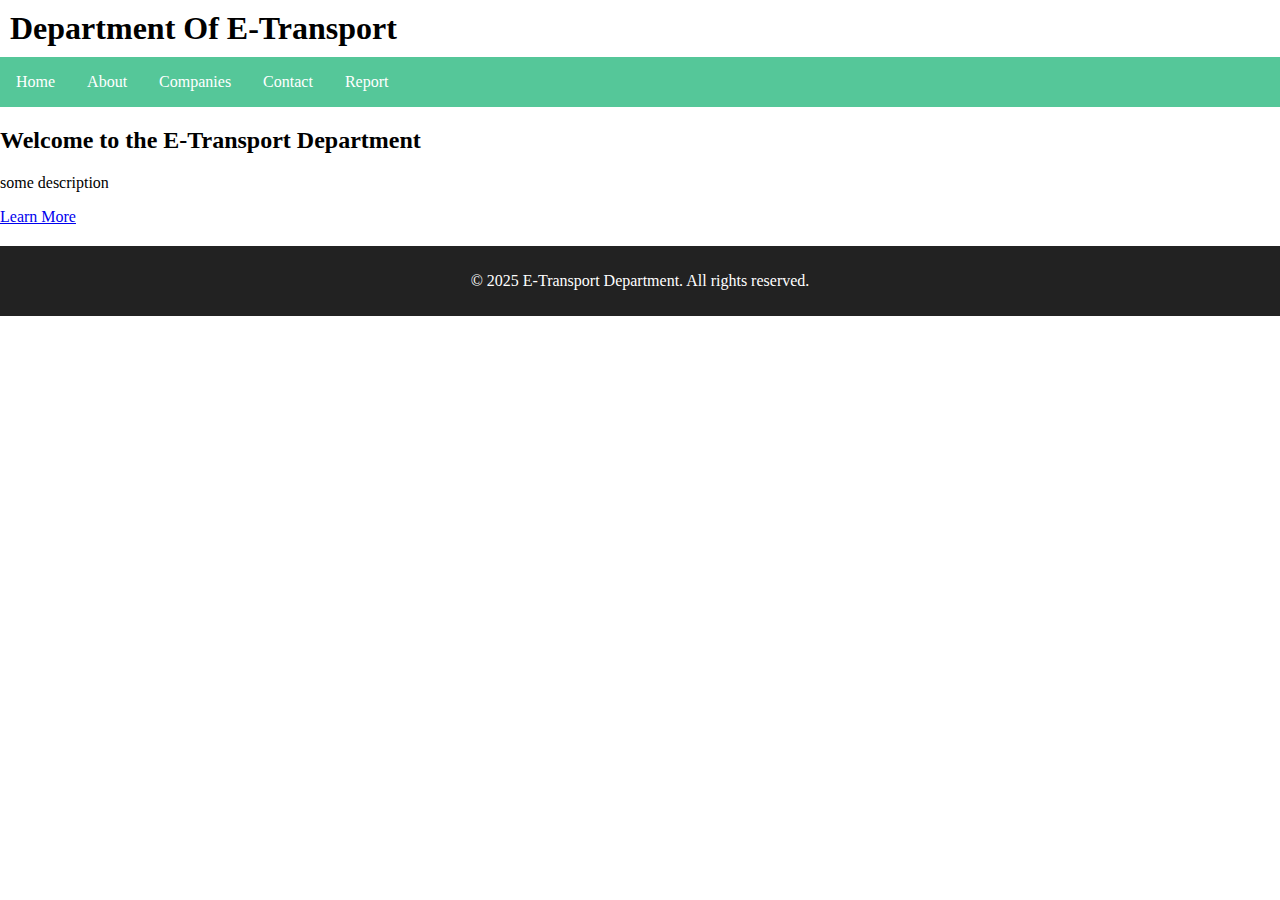
==== index.html @ d58c551a "Add files via upload" ====
<!DOCTYPE html>
<html lang="en">
    <head>
        <meta charset="UTF-8">
        <meta name="viewport" content="width=device-width, initial-scale=1.0">
        <title>Department Of E-Transport</title>
        <link rel="stylesheet" href="assets/css/style.css">
    </head>
    <body>
        <header>
            <nav>
                <h1>Department  Of E-Transport</h1>
                <ul>
                    <li><a href="index.html">Home</a></li>
                    <li><a href="about.html">About</a></li>
                    <li><a href="companies.html">Companies</a></li>
                    <li><a href="contact.html">Contact</a></li>
                    <li><a href="report.html">Report</a></li>
                </ul>
            </nav>
        </header>
        <section class="content">
            <div class="depcontent">
                <h2>Welcome to the E-Transport Department</h2>
                <p>some description</p>
                <a href="about.html" class="btn">Learn More</a>
            </div>

        </section>
        <footer>
            <p>&copy; 2025 E-Transport Department. All rights reserved.</p>
        </footer>
    </body>
</html>
---- assets/css/style.css ----
body{
    margin: 0;
}
nav ul{
    list-style-type: none;
    margin: 0;
    padding: 0;
    overflow: hidden;
    background-color: #55c799;
}

h1{
    margin: 10px;

}
nav ul li{
    float: left;

}
nav ul li a{
    display: block;
    color: white;
    text-align: center;
    padding: 16px;
    text-decoration: none;
}

nav ul li a:hover{
    color: rgb(153, 226, 216);
}

/* About */
.about {
    padding: 40px;
    background: #f9f9f9;
    text-align: center;
}

.container {
    max-width: 800px;
    margin: 0 auto;
}

.about h2 {
    color: #004080;
    margin-bottom: 20px;
}

.about h3 {
    color: #333;
    margin-top: 20px;
}

.about ul {
    text-align: left;
    display: inline-block;
    list-style-type: square;
    padding-left: 20px;
}

/* Contact */
.contact {
    padding: 40px;
    text-align: center;
    background: #f9f9f9;
}

.contact .container {
    max-width: 600px;
    margin: 0 auto;
}

.contact h2, .author h2 {
    color: #004080;
    margin-bottom: 15px;
}

.contact-details p {
    margin: 5px 0;
    font-size: 16px;
}
.author {
    padding: 40px;
    text-align: center;
    background: #fff;
}

.author-img {
    width: 120px;
    height: 120px;
    border-radius: 50%;
    margin-bottom: 15px;
}

table {
    width: 100%;
    border-collapse: collapse;
    margin-top: 20px;
}

th, td {
    border: 1px solid #ccc;
    padding: 10px;
    text-align: center;
}

th {
    background: #004080;
    color: white;
}

/* Footer */
footer {
    text-align: center;
    background: #222;
    color: white;
    padding: 10px 0;
    margin-top: 20px;
}
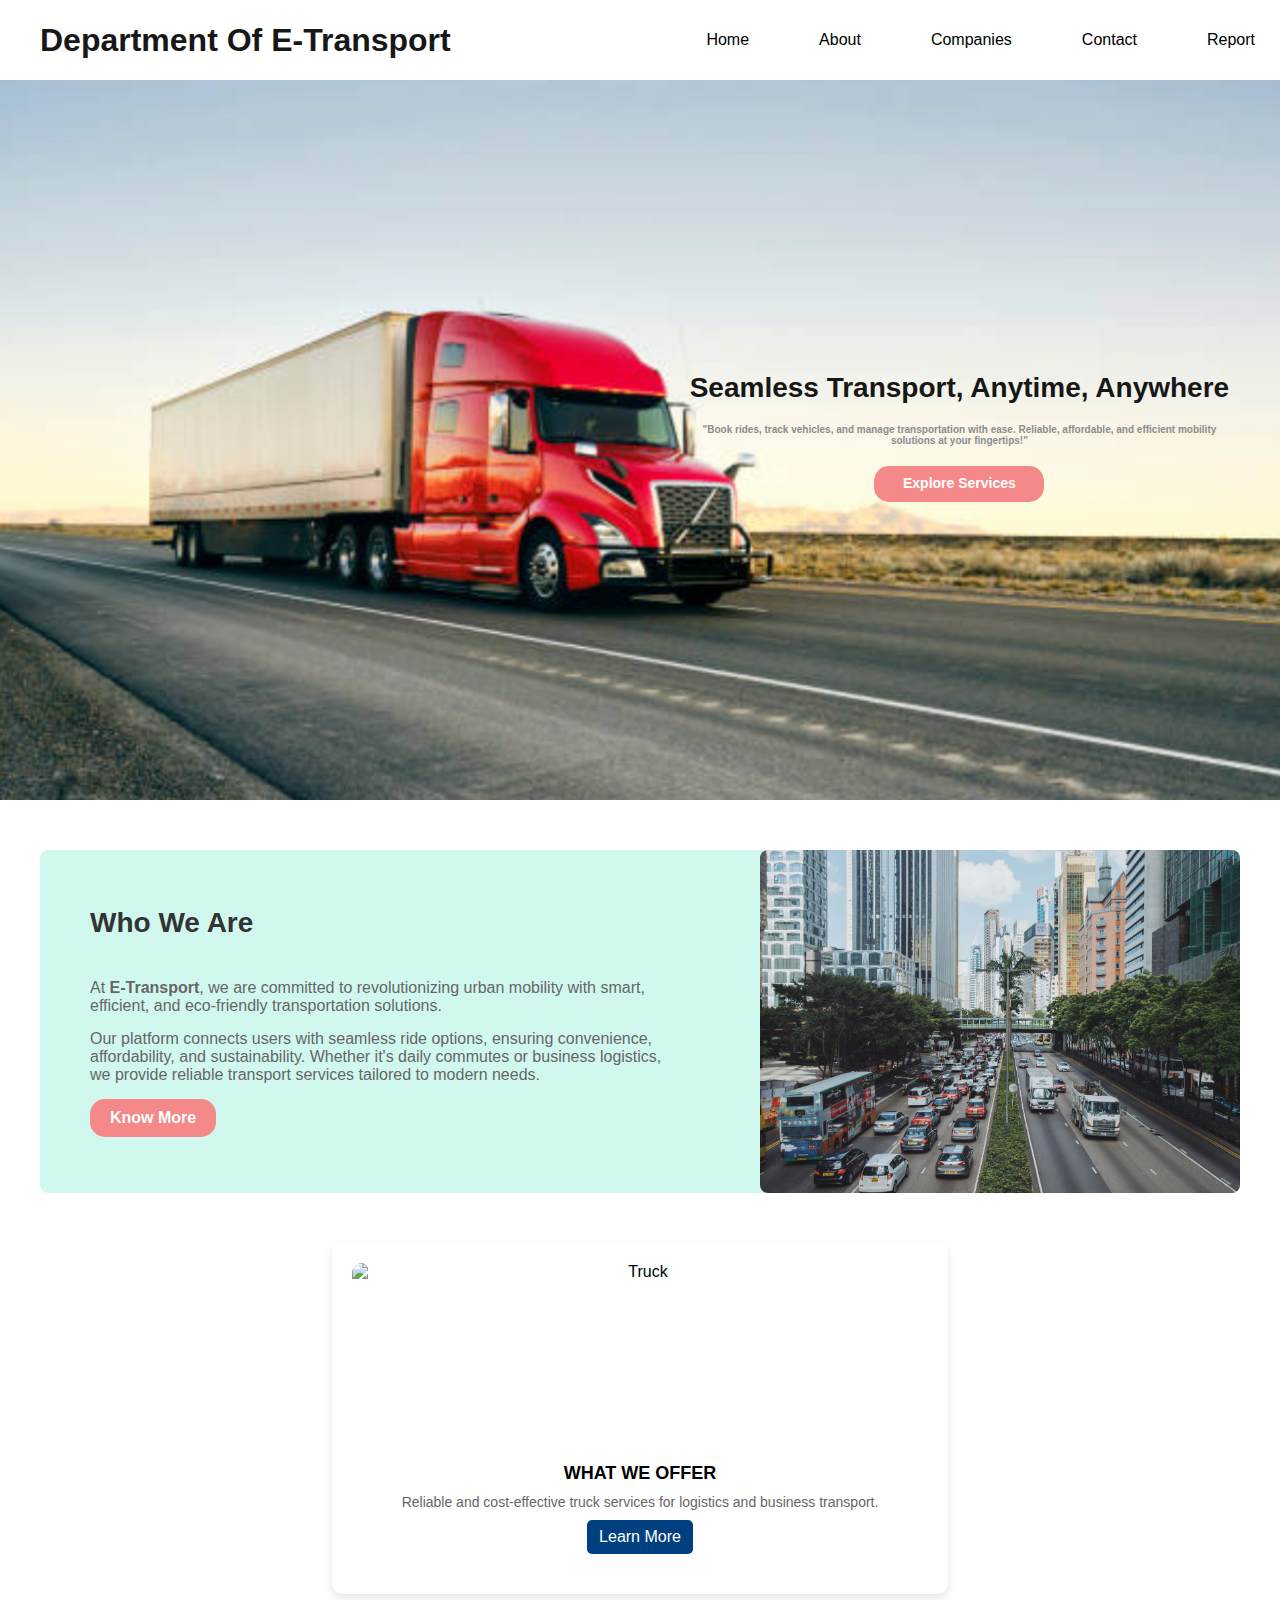
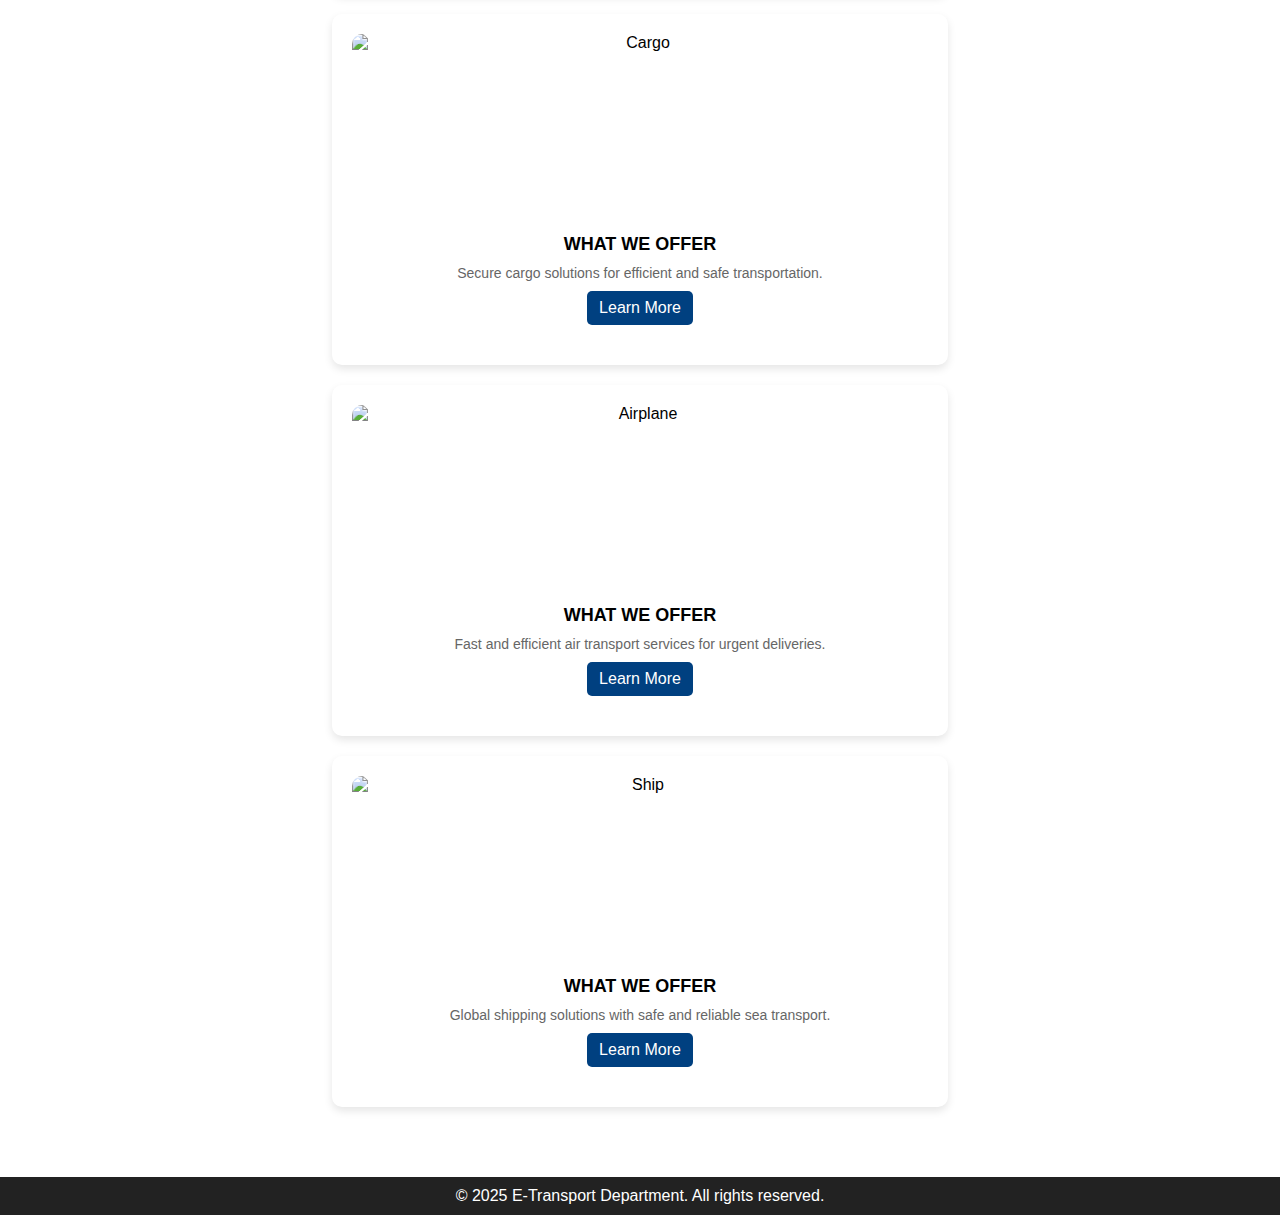
==== commit 51046459: "Homepage" ====
--- a/index.html
+++ b/index.html
@@ -8,7 +8,7 @@
     </head>
     <body>
         <header>
-            <nav>
+            <nav class="navbar">
                 <h1>Department  Of E-Transport</h1>
                 <ul>
                     <li><a href="index.html">Home</a></li>
@@ -21,12 +21,73 @@
         </header>
         <section class="content">
             <div class="depcontent">
-                <h2>Welcome to the E-Transport Department</h2>
-                <p>some description</p>
-                <a href="about.html" class="btn">Learn More</a>
+                <h2>Seamless Transport, Anytime, Anywhere
+
+                </h2>
+                <p>"Book rides, track vehicles, and manage transportation with ease. Reliable, affordable, and efficient mobility solutions at your fingertips!"</p>
+                <a href="about.html" class="btn">Explore Services </a>
             </div>
+            <img src="assets/images/homepage.png" alt="Homepage-image" class="homepage">
+           
 
         </section>
+
+        <div class="who-we-are-wrapper">
+            <section class="who-we-are">
+                <div class="who-we-text">
+                    <h2>Who We Are</h2>
+                    <p>At <strong>E-Transport</strong>, we are committed to revolutionizing urban mobility with smart, efficient, and eco-friendly transportation solutions.</p>
+                    <p>Our platform connects users with seamless ride options, ensuring convenience, affordability, and sustainability. Whether it's daily commutes or business logistics, we provide reliable transport services tailored to modern needs.</p>
+                    <a href="about.html" class="btn">Know More</a>
+                </div>
+                <div class="who-we-graphic">
+                    <img src="assets/images/whatarewe.jpg" alt="whatarewe-image" class="whatarewe">
+                </div>
+            </section>
+        </div>
+
+
+        <section class="what-we-offer">
+            <div class="offer-container">
+                <div class="offer-box">
+                    <img src="assets/images/truck.jpg" alt="Truck">
+                    <div class="offer-text">
+                        <h3>WHAT WE OFFER</h3>
+                        <p>Reliable and cost-effective truck services for logistics and business transport.</p>
+                        <a href="#" class="btn">Learn More</a>
+                    </div>
+                </div>
+    
+                <div class="offer-box">
+                    <img src="assets/images/cargo.jpg" alt="Cargo">
+                    <div class="offer-text">
+                        <h3>WHAT WE OFFER</h3>
+                        <p>Secure cargo solutions for efficient and safe transportation.</p>
+                        <a href="#" class="btn">Learn More</a>
+                    </div>
+                </div>
+    
+                <div class="offer-box">
+                    <img src="assets/images/airplane.jpg" alt="Airplane">
+                    <div class="offer-text">
+                        <h3>WHAT WE OFFER</h3>
+                        <p>Fast and efficient air transport services for urgent deliveries.</p>
+                        <a href="#" class="btn">Learn More</a>
+                    </div>
+                </div>
+    
+                <div class="offer-box">
+                    <img src="assets/images/ship.jpg" alt="Ship">
+                    <div class="offer-text">
+                        <h3>WHAT WE OFFER</h3>
+                        <p>Global shipping solutions with safe and reliable sea transport.</p>
+                        <a href="#" class="btn">Learn More</a>
+                    </div>
+                </div>
+            </div>
+        </section>
+    
+        
         <footer>
             <p>&copy; 2025 E-Transport Department. All rights reserved.</p>
         </footer>
--- a/assets/css/style.css
+++ b/assets/css/style.css
@@ -1,27 +1,50 @@
-body{
+*{
     margin: 0;
-}
+    padding: 0;
+    font-family: Arial, Helvetica, sans-serif;
+}
+
+.navbar{
+    display: flex;
+    flex-direction: row;
+    justify-content: space-between;
+    align-items: center;
+    /* background-color: #55c799; */
+    background-color: white;
+    height:80px ;
+    width: 100%;
+    max-width: 1400px; 
+    padding: 0 20px;
+    flex-wrap: wrap;
+    box-shadow: 0 1px 3px -2px black;
+
+}
+
 nav ul{
     list-style-type: none;
     margin: 0;
     padding: 0;
     overflow: hidden;
-    background-color: #55c799;
-}
-
-h1{
+    
+}
+
+
+ nav h1{
+    color: #171717;
     margin: 10px;
-
-}
+    margin-left: 20px;
+}
+
 nav ul li{
     float: left;
+    margin-right: 20px;
 
 }
 nav ul li a{
     display: block;
-    color: white;
-    text-align: center;
-    padding: 16px;
+    color: black;
+    text-align: center;
+    padding: 25px;
     text-decoration: none;
 }
 
@@ -29,9 +52,206 @@
     color: rgb(153, 226, 216);
 }
 
+.content{
+    display: flex;
+    flex-direction: column;
+     align-items: flex-start; 
+    text-align: center;
+    position: relative;
+    margin-bottom: 50px;
+  
+     /* padding: 20px 35px; */
+}
+
+.depcontent{
+    max-width: 550px;
+    padding: 20px;
+    display: flex;
+    flex-direction: column;
+    justify-content: center;
+    gap:20px;
+    line-height: 1.1;
+    position: absolute;
+    right: 2%;
+    top:38%
+    
+
+}
+
+.depcontent h2{
+    /* color:#FF9494; */
+    color: #171717;
+    font-size: 28px;
+    font-weight: 600;
+}
+
+.depcontent p{
+    color: #8c8c8c;
+    font-size: 10px;
+    font-weight: 700;
+}
+
+.depcontent a {
+    display: block;
+    width: 150px;
+    text-align: center;
+    background: #f58888;
+    color: white;
+    height: 16px;
+    padding: 10px;
+    border-radius: 15px;
+    text-decoration: none;
+    font-size: 14px;
+    font-weight: bold;
+    margin: 0 auto; 
+    align-self: center; 
+}
+.depcontent a:hover {
+    background-color: #FF9494;
+}
+
+.homepage {
+    width: 100%;
+    max-width: 100%;
+    height: auto;
+    display: block; 
+    margin: 0 auto; 
+}
+
+
+/* what-we-are*/
+.who-we-are-wrapper {
+    padding: 0 20px;
+}
+
+.who-we-are {
+    display: flex;
+    justify-content: space-between;
+    align-items: center;
+    gap: 30px;
+    max-width: 1200px; 
+    margin: 0 auto; 
+    border-radius: 8px; 
+    background-color: #D1F8EF; 
+}
+
+.who-we-text {
+    flex: 1;
+    padding: 50px;
+    max-width: 50%;
+}
+
+
+.who-we-text h2 {
+    font-size: 28px;
+    font-weight: bold;
+    color: #333;
+    margin-bottom: 40px;
+
+}
+
+.who-we-text p {
+    font-size: 1rem;
+    color: #666;
+    margin-bottom: 15px;
+}
+
+.who-we-text .btn {
+    padding: 10px 20px;
+    background-color: #f58888;
+    color: white;
+    text-decoration: none;
+    border-radius: 15px;
+    font-weight: bold;
+}
+
+.who-we-text .btn:hover {
+    background-color: #FF9494;
+}
+
+
+.who-we-graphic {
+    flex: 1;
+    max-width: 40%;
+    display: flex;
+    justify-content: center;
+}
+
+
+.who-we-graphic img.whatarewe {
+    width: 100%;
+    height: 100%;
+    border-radius: 8px;
+}
+
+
+/* What We Offer Section */
+.what-we-offer {
+    padding: 50px 20px;
+    background-color: white;
+}
+
+.offer-container {
+    display: flex;
+    flex-wrap: wrap;
+    gap: 20px;
+    justify-content: center;
+    max-width: 1200px;
+    margin: auto;
+}
+
+.offer-box {
+    background-color: white;
+    border-radius: 10px;
+    overflow: hidden;
+    box-shadow: 0px 4px 8px rgba(0, 0, 0, 0.1);
+    width: 48%;
+    display: flex;
+    flex-direction: column;
+    align-items: center;
+    text-align: center;
+    padding: 20px;
+}
+
+.offer-box img {
+    width: 100%;
+    border-radius: 10px;
+    height: 180px;
+    object-fit: cover;
+}
+
+.offer-text {
+    padding: 20px;
+}
+
+.offer-text h3 {
+    font-size: 18px;
+    font-weight: bold;
+}
+
+.offer-text p {
+    font-size: 14px;
+    color: #666;
+    margin: 10px 0;
+}
+
+/* Responsive */
+@media (max-width: 768px) {
+    .offer-container {
+        flex-direction: column;
+    }
+
+    .offer-box {
+        width: 100%;
+    }
+}
+
+
+
+
 /* About */
 .about {
-    padding: 40px;
+    padding: 10px;
     background: #f9f9f9;
     text-align: center;
 }
@@ -60,7 +280,7 @@
 
 /* Contact */
 .contact {
-    padding: 40px;
+    padding: 5px;
     text-align: center;
     background: #f9f9f9;
 }
@@ -80,7 +300,7 @@
     font-size: 16px;
 }
 .author {
-    padding: 40px;
+    padding: 10px;
     text-align: center;
     background: #fff;
 }
@@ -108,7 +328,151 @@
     background: #004080;
     color: white;
 }
-
+/* Companies */
+.companies {
+    padding: 10px;
+    text-align: center;
+    background: #f9f9f9;
+}
+.company-list {
+    display: grid;
+    grid-template-columns: repeat(auto-fit);
+    gap: 20px;
+    margin-top: 20px;
+}
+
+.company-card {
+    background: white;
+    padding: 15px;
+    border-radius: 10px;
+    box-shadow: 0 4px 8px rgba(0, 0, 0, 0.1);
+    text-align: center;
+}
+
+.company-card img {
+    width: 100px;
+    height: auto;
+    margin-bottom: 10px;
+}
+
+.company-card h3 {
+    color: #333;
+    margin-bottom: 10px;
+}
+
+.company-card p {
+    font-size: 14px;
+    color: #666;
+    margin-bottom: 15px;
+}
+/* companiees1-5 */
+.company-details {
+    padding: 10px;
+    text-align: center;
+    background: #f9f9f9;
+}
+
+.company-logo {
+    width: 150px;
+    margin: 20px 0;
+}
+
+.company-details h2 {
+    color: #004080;
+}
+
+.company-details p, .company-detailsul {
+    color: #555;
+    font-size: 16px;
+    line-height: 1.6;
+}
+
+.company-detailsul {
+    list-style-type: none;
+    padding: 0;
+}
+
+.company-detailsul li {
+    background: #004080;
+    color: white;
+    display: inline-block;
+    padding: 8px 15px;
+    border-radius: 5px;
+    margin: 5px;
+}
+
+.company-details .btn {
+    display: inline-block;
+    margin-top: 20px;
+    background: #004080;
+    color: white;
+    padding: 10px 15px;
+    border-radius: 5px;
+    text-decoration: none;
+}
+
+.company-details .btn:hover {
+    background: #002f5e;
+}
+.parent-container {
+    display: flex;
+    justify-content: center; 
+    align-items: center; 
+}
+
+.featured-products {
+    list-style: none;
+    padding: 0;
+    display: flex;
+    gap: 20px;
+    flex-wrap: wrap;
+    justify-content: center;
+}
+
+
+.featured-products li {
+    background: #b89999;
+    border: 1px solid #ddd;
+    border-radius: 8px;
+    padding: 15px;
+    text-align: center;
+    width: 250px;
+    box-shadow: 2px 2px 10px rgba(0, 0, 0, 0.1);
+    transition: transform 0.3s ease-in-out;
+}
+
+.featured-products li:hover {
+    transform: scale(1.05);
+}
+
+.product-image {
+    width: 100%;
+    height: auto;
+    border-radius: 5px;
+    margin-bottom: 10px;
+}
+
+.featured-products strong {
+    display: block;
+    font-size: 1.1em;
+    margin-top: 8px;
+    color: #333;
+}
+
+
+
+.btn {
+    display: inline-block;
+    background: #004080;
+    color: white;
+    padding: 8px 12px;
+    border-radius: 5px;
+    text-decoration: none;
+}
+
+.btn:hover {
+    background: #002f5e;
+}
 /* Footer */
 footer {
     text-align: center;
@@ -116,4 +480,47 @@
     color: white;
     padding: 10px 0;
     margin-top: 20px;
+}
+
+/* table */
+table {
+    width: 100%;
+    border-collapse: collapse;
+}
+
+th, td {
+    padding: 8px;
+    text-align: left;
+    border: 1px solid #ddd;
+}
+
+@media (max-width: 300px) {
+    table {
+        font-size: 10px;
+    }
+
+    th, td {
+        padding: 5px;
+    }
+    th:nth-child(3), td:nth-child(3) { 
+        display: none;
+    }
+    tr {
+        display: block;
+        margin-bottom: 10px;
+    }
+
+    td {
+        display: block;
+        text-align: right;
+        padding-left: 50%;
+        position: relative;
+    }
+
+    td::before {
+        content: attr(data-label);
+        position: absolute;
+        left: 5px;
+        font-weight: bold;
+    }
 }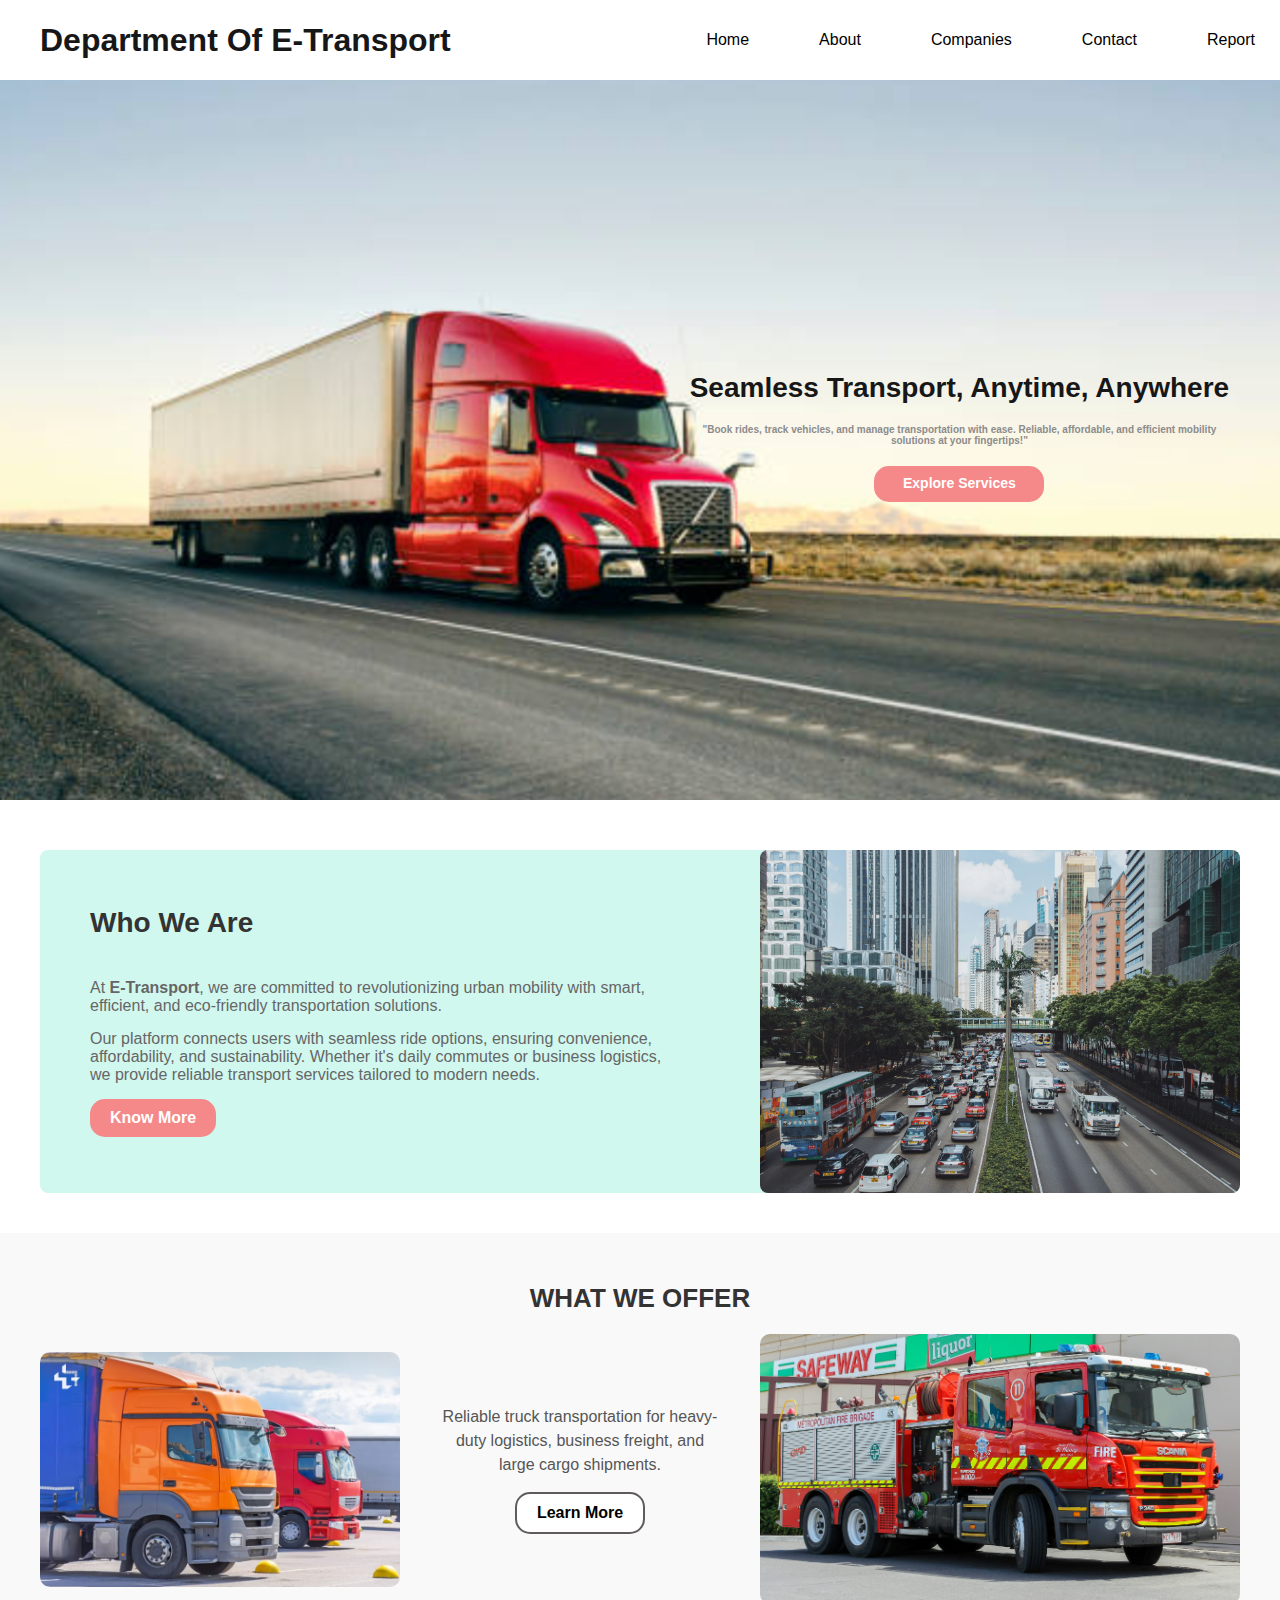
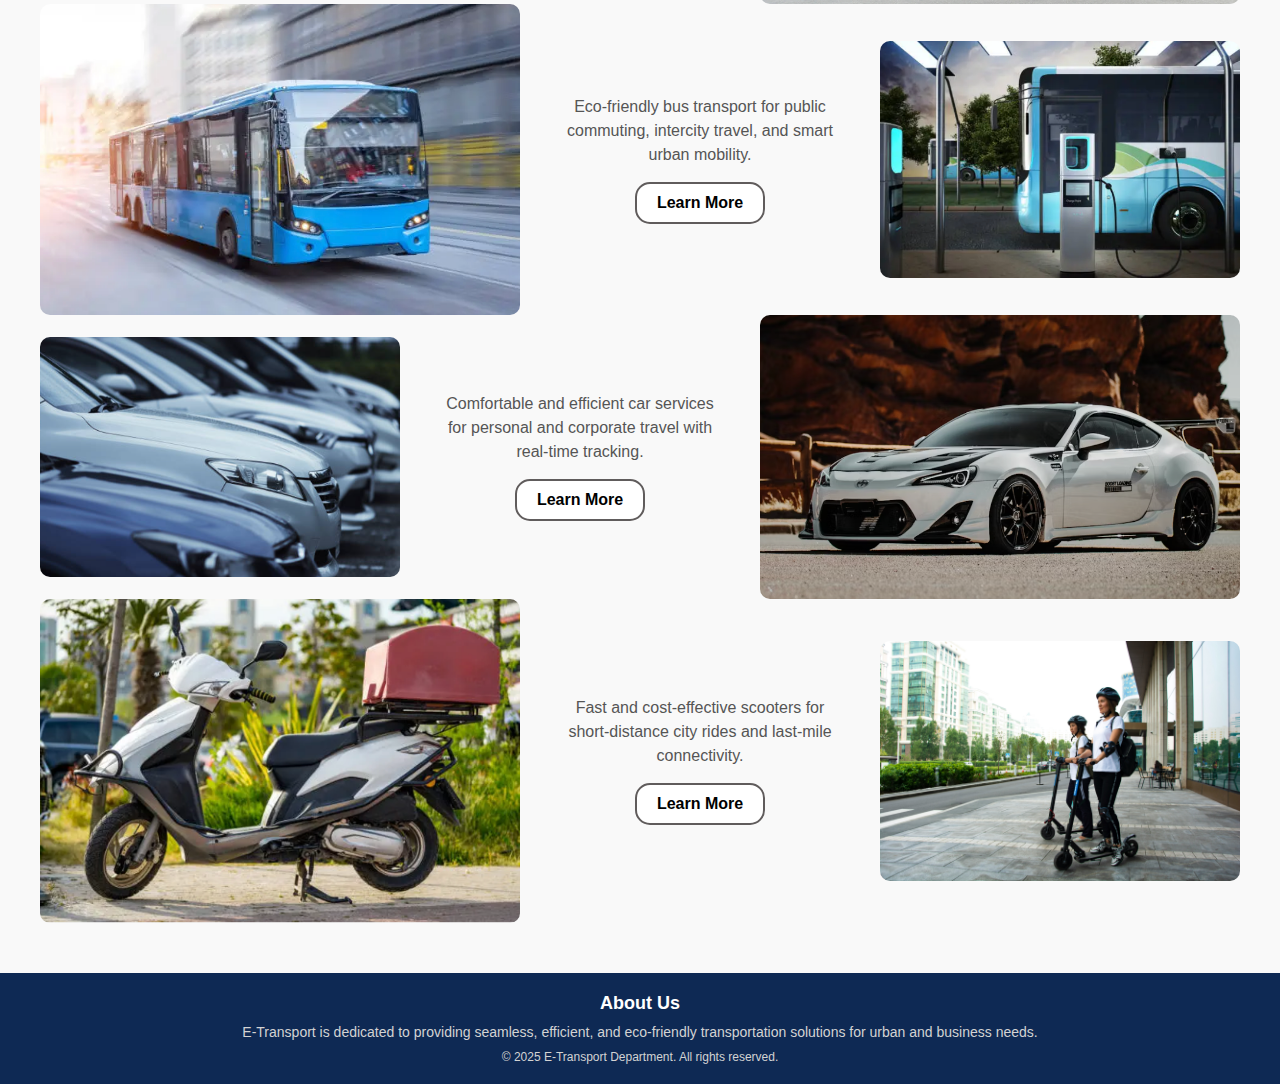
==== commit dd673526: "Landing page done" ====
--- a/index.html
+++ b/index.html
@@ -48,48 +48,83 @@
 
 
         <section class="what-we-offer">
+            <h3>WHAT WE OFFER</h3> 
+            <section class="truck-section">
             <div class="offer-container">
+              
+
                 <div class="offer-box">
-                    <img src="assets/images/truck.jpg" alt="Truck">
+                    <img src="assets/images/truck.png" alt="Truck" class="small-image">
                     <div class="offer-text">
-                        <h3>WHAT WE OFFER</h3>
-                        <p>Reliable and cost-effective truck services for logistics and business transport.</p>
-                        <a href="#" class="btn">Learn More</a>
+                        <p>Reliable truck transportation for heavy-duty logistics, business freight, and large cargo shipments.</p>
+                        <a href="about.html" class="btn">Learn More</a>
                     </div>
-                </div>
-    
-                <div class="offer-box">
-                    <img src="assets/images/cargo.jpg" alt="Cargo">
-                    <div class="offer-text">
-                        <h3>WHAT WE OFFER</h3>
-                        <p>Secure cargo solutions for efficient and safe transportation.</p>
-                        <a href="#" class="btn">Learn More</a>
-                    </div>
-                </div>
-    
-                <div class="offer-box">
-                    <img src="assets/images/airplane.jpg" alt="Airplane">
-                    <div class="offer-text">
-                        <h3>WHAT WE OFFER</h3>
-                        <p>Fast and efficient air transport services for urgent deliveries.</p>
-                        <a href="#" class="btn">Learn More</a>
-                    </div>
-                </div>
-    
-                <div class="offer-box">
-                    <img src="assets/images/ship.jpg" alt="Ship">
-                    <div class="offer-text">
-                        <h3>WHAT WE OFFER</h3>
-                        <p>Global shipping solutions with safe and reliable sea transport.</p>
-                        <a href="#" class="btn">Learn More</a>
-                    </div>
+                    <img src="assets/images/truck1.jpg" alt="Truck" class="full-image">
                 </div>
             </div>
         </section>
+
+
+        <section class="bus-section">
+            <div class="offer-container">
+        <div class="offer-box">
+            <img src="assets/images/fullbus.png" alt="Bus" class="full-image">
+            <div class="offer-text">
+                
+                <p>Eco-friendly bus transport for public commuting, intercity travel, and smart urban mobility.</p>
+                <a href="about.html" class="btn">Learn More</a>
+            </div>
+            <img src="assets/images/bus.png" alt="Bus" class="small-image">
+        </div>
+   
+   
+   
+    </div>
+        </section>
+
+
+        <section class="car-section">
+            <div class="offer-container">
+                <div class="offer-box">
+                    <img src="assets/images/halfcar.png" alt="Car" class="small-image">
+                    <div class="offer-text">
+                        <p>Comfortable and efficient car services for personal and corporate travel with real-time tracking.</p>
+                        <a href="about.html" class="btn">Learn More</a>
+                    </div>
+                    <img src="assets/images/fullcar.png" alt="Car" class="full-image">
+                </div>
+   
+   
+    </div>
+        </section>
+    
+
+                
+        <section class="scooter-section">
+            <div class="offer-container">
+                <div class="offer-box">
+                    <img src="assets/images/bike.png" alt="scooter" class="full-image">
+                    <div class="offer-text">
+                        <p>Fast and cost-effective scooters for short-distance city rides and last-mile connectivity.</p>
+                        <a href="about.html" class="btn">Learn More</a>
+                    </div>
+                    <img src="assets/images/scooter.jpg" alt="scooter" class="small-image">
+                </div>
+    </div>
+        </section>
+    
+            
+        </section>
+    
     
         
         <footer>
-            <p>&copy; 2025 E-Transport Department. All rights reserved.</p>
+            <div class="footer-content">
+                <h3>About Us</h3>
+                <p>E-Transport is dedicated to providing seamless, efficient, and eco-friendly transportation solutions for urban and business needs.</p>
+            </div>
+            <p class="footer-bottom">&copy; 2025 E-Transport Department. All rights reserved.</p>
         </footer>
+        
     </body>
 </html>--- a/assets/css/style.css
+++ b/assets/css/style.css
@@ -122,6 +122,7 @@
 /* what-we-are*/
 .who-we-are-wrapper {
     padding: 0 20px;
+    margin-bottom: 40px;
 }
 
 .who-we-are {
@@ -133,6 +134,7 @@
     margin: 0 auto; 
     border-radius: 8px; 
     background-color: #D1F8EF; 
+
 }
 
 .who-we-text {
@@ -184,69 +186,79 @@
     border-radius: 8px;
 }
 
-
-/* What We Offer Section */
 .what-we-offer {
-    padding: 50px 20px;
-    background-color: white;
-}
-
-.offer-container {
-    display: flex;
-    flex-wrap: wrap;
-    gap: 20px;
-    justify-content: center;
-    max-width: 1200px;
-    margin: auto;
-}
-
-.offer-box {
-    background-color: white;
-    border-radius: 10px;
-    overflow: hidden;
-    box-shadow: 0px 4px 8px rgba(0, 0, 0, 0.1);
-    width: 48%;
     display: flex;
     flex-direction: column;
     align-items: center;
-    text-align: center;
-    padding: 20px;
-}
-
-.offer-box img {
-    width: 100%;
+    padding: 50px 20px;
+    background-color: #f9f9f9;
+}
+
+.offer-container {
+    display: flex;
+    flex-direction: column;
+    max-width: 1200px;
+    width: 100%;
+    text-align: center;
+}
+
+.what-we-offer h3 {
+    font-size: 26px;
+    font-weight: bold;
+    margin-bottom: 20px;
+    text-transform: uppercase;
+    color: #333;
+}
+
+.offer-box {
+    display: flex;
+    align-items: center;
+    gap: 20px;
+    width: 100%;
+}
+
+.offer-box img.small-image {
+    width: 30%;
+    height: auto;
     border-radius: 10px;
-    height: 180px;
     object-fit: cover;
 }
 
 .offer-text {
-    padding: 20px;
-}
-
-.offer-text h3 {
-    font-size: 18px;
+    flex: 1;
+    text-align: center;
+    padding: 0 20px;
+}
+
+.offer-text p {
+    font-size: 16px;
+    color: #555;
+    line-height: 1.5;
+}
+
+.offer-text .btn {
+    padding: 10px 20px;
+    background-color: white;
+    color: black;
+    text-decoration: none;
+    border-radius: 15px;
+    border: 2px solid rgb(96, 92, 92); 
     font-weight: bold;
-}
-
-.offer-text p {
-    font-size: 14px;
-    color: #666;
-    margin: 10px 0;
-}
-
-/* Responsive */
-@media (max-width: 768px) {
-    .offer-container {
-        flex-direction: column;
-    }
-
-    .offer-box {
-        width: 100%;
-    }
-}
-
-
+    display: inline-block;
+    transition: 0.3s;
+    margin-top: 15px;
+}
+
+.offer-text .btn:hover {
+    background-color: rgb(229, 225, 225);
+}
+
+.offer-box img.full-image {
+    width: 40%;
+    height: auto;
+    border-radius: 10px;
+    object-fit: cover;
+}
 
 
 /* About */
@@ -475,12 +487,28 @@
 }
 /* Footer */
 footer {
-    text-align: center;
-    background: #222;
-    color: white;
-    padding: 10px 0;
-    margin-top: 20px;
-}
+    background-color: #0E2954;
+    color: white;
+    text-align: center;
+    padding: 20px 0;
+}
+
+.footer-content h3 {
+    font-size: 18px;
+    margin-bottom: 10px;
+}
+
+.footer-content p {
+    font-size: 14px;
+    color: #d3d3d3;
+}
+
+.footer-bottom {
+    margin-top: 10px;
+    font-size: 12px;
+    color: #d3d3d3;
+}
+
 
 /* table */
 table {
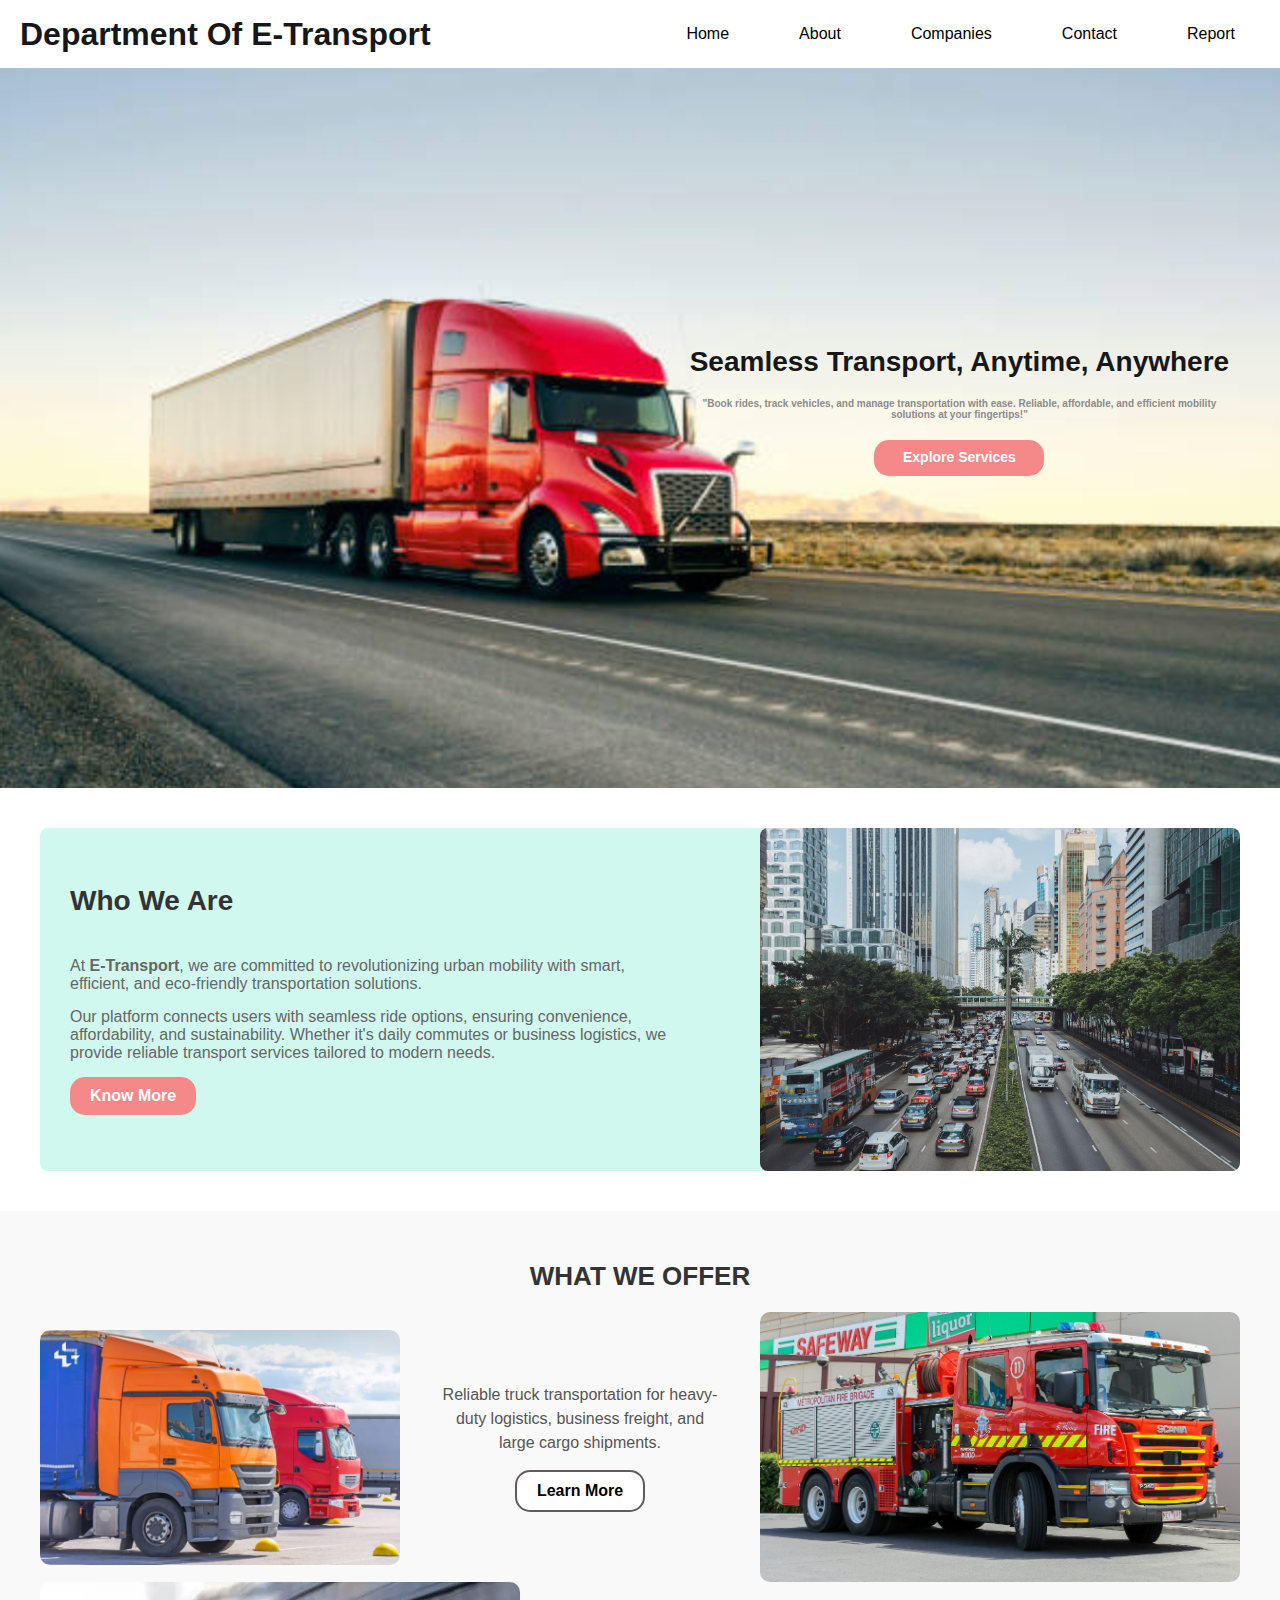
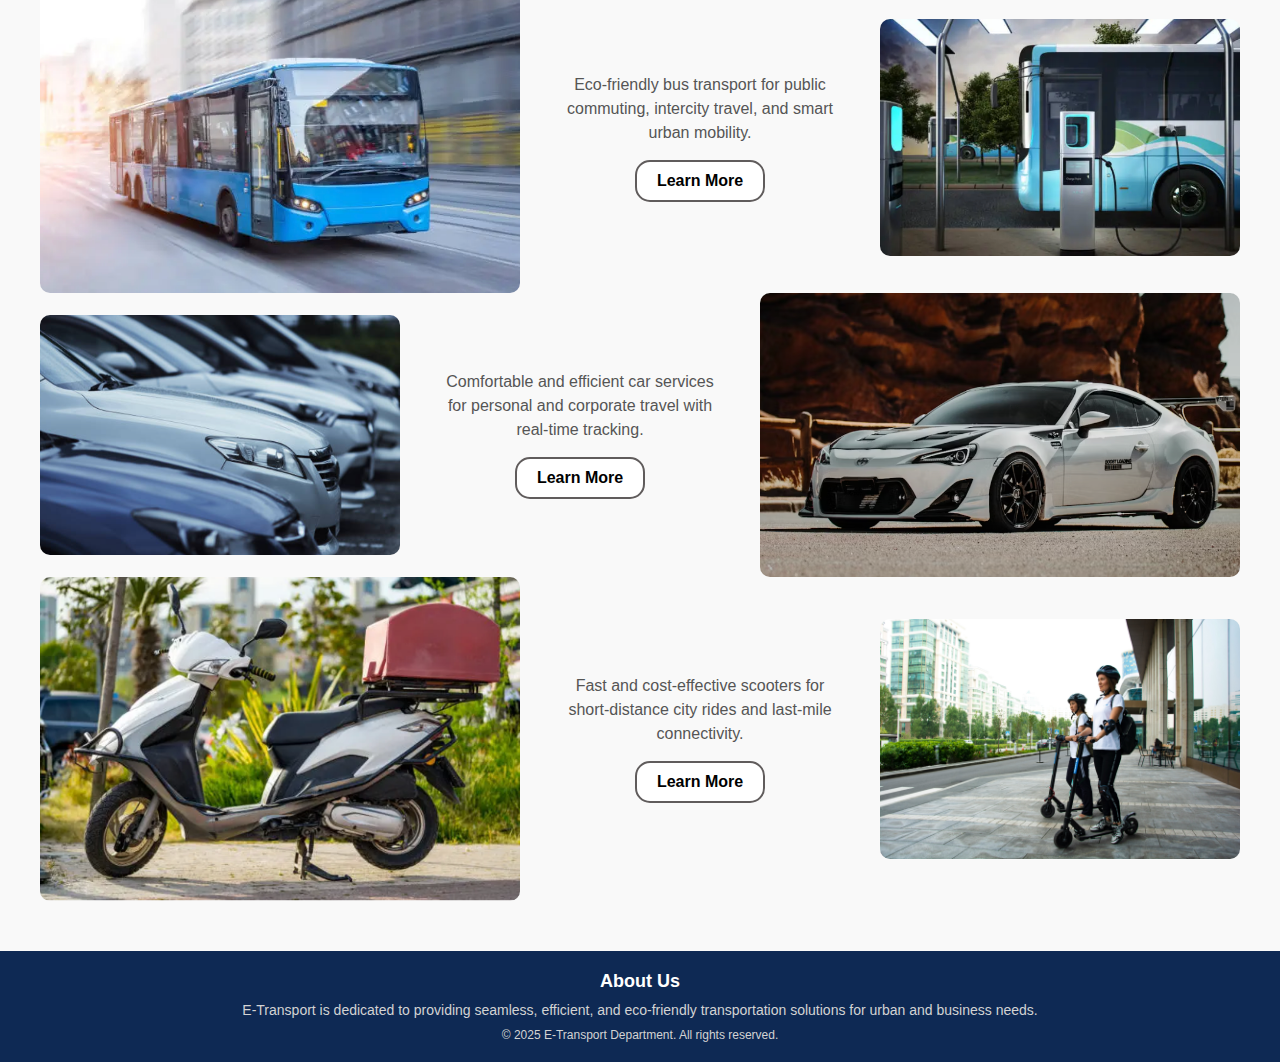
==== commit ec63ddb3: "homepage responsive" ====
--- a/index.html
+++ b/index.html
@@ -19,7 +19,8 @@
                 </ul>
             </nav>
         </header>
-        <section class="content">
+        <section class="content"> 
+            <img src="assets/images/homepage.png" alt="Homepage-image" class="homepage">
             <div class="depcontent">
                 <h2>Seamless Transport, Anytime, Anywhere
 
@@ -27,8 +28,6 @@
                 <p>"Book rides, track vehicles, and manage transportation with ease. Reliable, affordable, and efficient mobility solutions at your fingertips!"</p>
                 <a href="about.html" class="btn">Explore Services </a>
             </div>
-            <img src="assets/images/homepage.png" alt="Homepage-image" class="homepage">
-           
 
         </section>
 
--- a/assets/css/style.css
+++ b/assets/css/style.css
@@ -11,13 +11,14 @@
     align-items: center;
     /* background-color: #55c799; */
     background-color: white;
-    height:80px ;
-    width: 100%;
-    max-width: 1400px; 
-    padding: 0 20px;
     flex-wrap: wrap;
     box-shadow: 0 1px 3px -2px black;
 
+}
+@media (max-width:1000px) {
+    .navbar{
+        display: block;
+    }
 }
 
 nav ul{
@@ -27,6 +28,12 @@
     overflow: hidden;
     
 }
+@media (max-width:520px) {
+    nav ul{
+    display: flex;
+    flex-direction: column;;
+    }
+}
 
 
  nav h1{
@@ -38,8 +45,16 @@
 nav ul li{
     float: left;
     margin-right: 20px;
-
-}
+}
+
+@media (max-width: 860px) {
+    nav ul li{
+        margin-right: 0px;
+        height: 30px;
+        margin-bottom: 20px;
+    }
+}
+
 nav ul li a{
     display: block;
     color: black;
@@ -58,7 +73,7 @@
      align-items: flex-start; 
     text-align: center;
     position: relative;
-    margin-bottom: 50px;
+    margin-bottom: 40px;
   
      /* padding: 20px 35px; */
 }
@@ -73,7 +88,7 @@
     line-height: 1.1;
     position: absolute;
     right: 2%;
-    top:38%
+    top:36%
     
 
 }
@@ -139,7 +154,7 @@
 
 .who-we-text {
     flex: 1;
-    padding: 50px;
+    padding: 30px;
     max-width: 50%;
 }
 
@@ -234,6 +249,21 @@
     font-size: 16px;
     color: #555;
     line-height: 1.5;
+}
+@media (max-width:1100px) {
+    .depcontent{
+        top:20%;
+        max-width: 450px;
+    }
+}
+@media (max-width:850px) {
+    .offer-text{
+    padding: 0px;
+    }
+    .offer-text p{
+        font-size: 12px;
+    }
+    
 }
 
 .offer-text .btn {
@@ -259,35 +289,148 @@
     border-radius: 10px;
     object-fit: cover;
 }
-
+@media (max-width:700px){
+    .depcontent{
+        top: 15%;
+        max-width: 300px;
+    }
+    .full-image{
+        display: none;
+    }
+    .offer-box img.small-image{
+        width:50%
+    }
+    .offer-container{
+        margin-bottom: 40px;
+    }
+}
+@media (max-width:400px) {
+    .offer-box{
+        flex-direction: column;
+    }
+    .offer-box img.small-image{
+        width:60%
+    }
+    .offer-box img.full-image{
+        width:60%
+    }
+    .bus-section .offer-container .offer-box .full-image{
+        display: block;
+    }
+    .bus-section .offer-container .offer-box .small-image{
+        display: none;
+    }
+    .scooter-section .offer-container .offer-box .full-image{
+        display: block;
+    }
+    .bus-section .offer-container .offer-box .small-image{
+        display: none;
+    }
+
+
+    
+}
+@media (max-width:600px) {
+    .depcontent a{
+        width: 110px;
+        padding: 10px;
+        font-size: 12px;
+    }
+    .depcontent h2{
+        font-size: 14px;
+    }
+    .depcontent{
+        top: 10%;
+        max-width: 250px;
+    }
+    .who-we-text p{
+        font-size: 0.8rem;
+    }
+    .who-we-text{
+        padding: 20px;
+    }
+}
+@media (max-width:500px) {
+    .who-we-text{
+        max-width: 100%;
+    }
+    .who-we-graphic{
+        display: none;
+    }
+    
+}
+@media (max-width:450px) {
+    .depcontent{
+        top: 1%;
+        max-width: 150px;
+    }
+}
+@media (max-width:350px) {
+    .depcontent{
+        position: relative;
+        max-width: 100%;
+    }
+    
+}
 
 /* About */
-.about {
-    padding: 10px;
-    background: #f9f9f9;
-    text-align: center;
-}
-
-.container {
-    max-width: 800px;
-    margin: 0 auto;
-}
-
-.about h2 {
+.aboutus-section {
+    display: flex;
+    justify-content: center;
+    align-items: center;
+    padding: 50px;
+    background-color: #e6f2ff;
+}
+
+.aboutus-container {
+    display: flex;
+    width: 80%;
+    align-items: center;
+    justify-content: space-between;
+}
+
+.aboutus {
+    width: 50%;
+}
+
+.aboutus .title {
+    font-size: 36px;
     color: #004080;
-    margin-bottom: 20px;
-}
-
-.about h3 {
-    color: #333;
+}
+
+.aboutus .description {
+    font-size: 18px;
+    line-height: 1.6;
+}
+
+.aboutus .description span {
+    font-weight: bold;
+    color: #004080;
+}
+
+.about-btn {
     margin-top: 20px;
 }
 
-.about ul {
-    text-align: left;
-    display: inline-block;
-    list-style-type: square;
-    padding-left: 20px;
+.btn {
+    background-color: #004080;
+    color: white;
+    padding: 10px 20px;
+    text-decoration: none;
+    border-radius: 5px;
+    font-size: 16px;
+}
+
+.btn:hover {
+    background-color: #002a5c;
+}
+
+
+.about-image img {
+    width: 100%;
+    height: auto;
+    max-width: 400px;
+    border-radius: 10px;
 }
 
 /* Contact */
